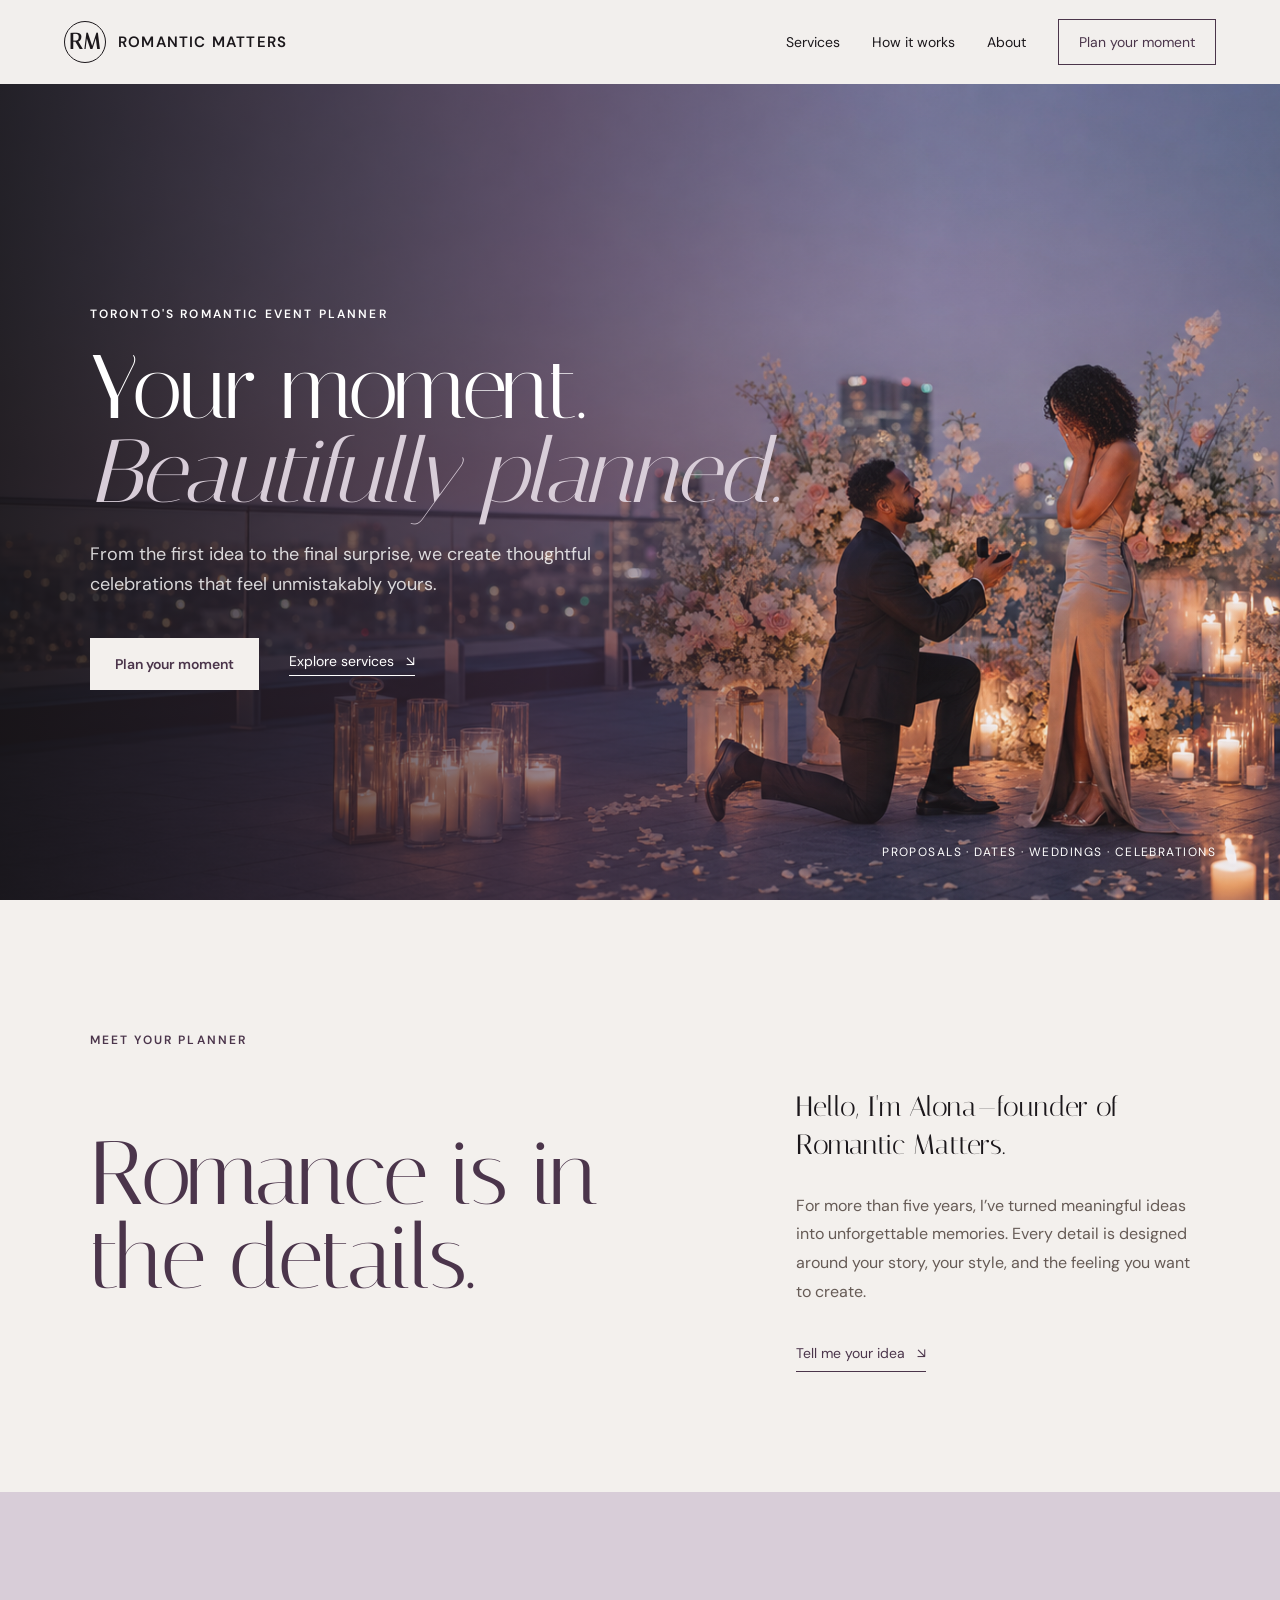
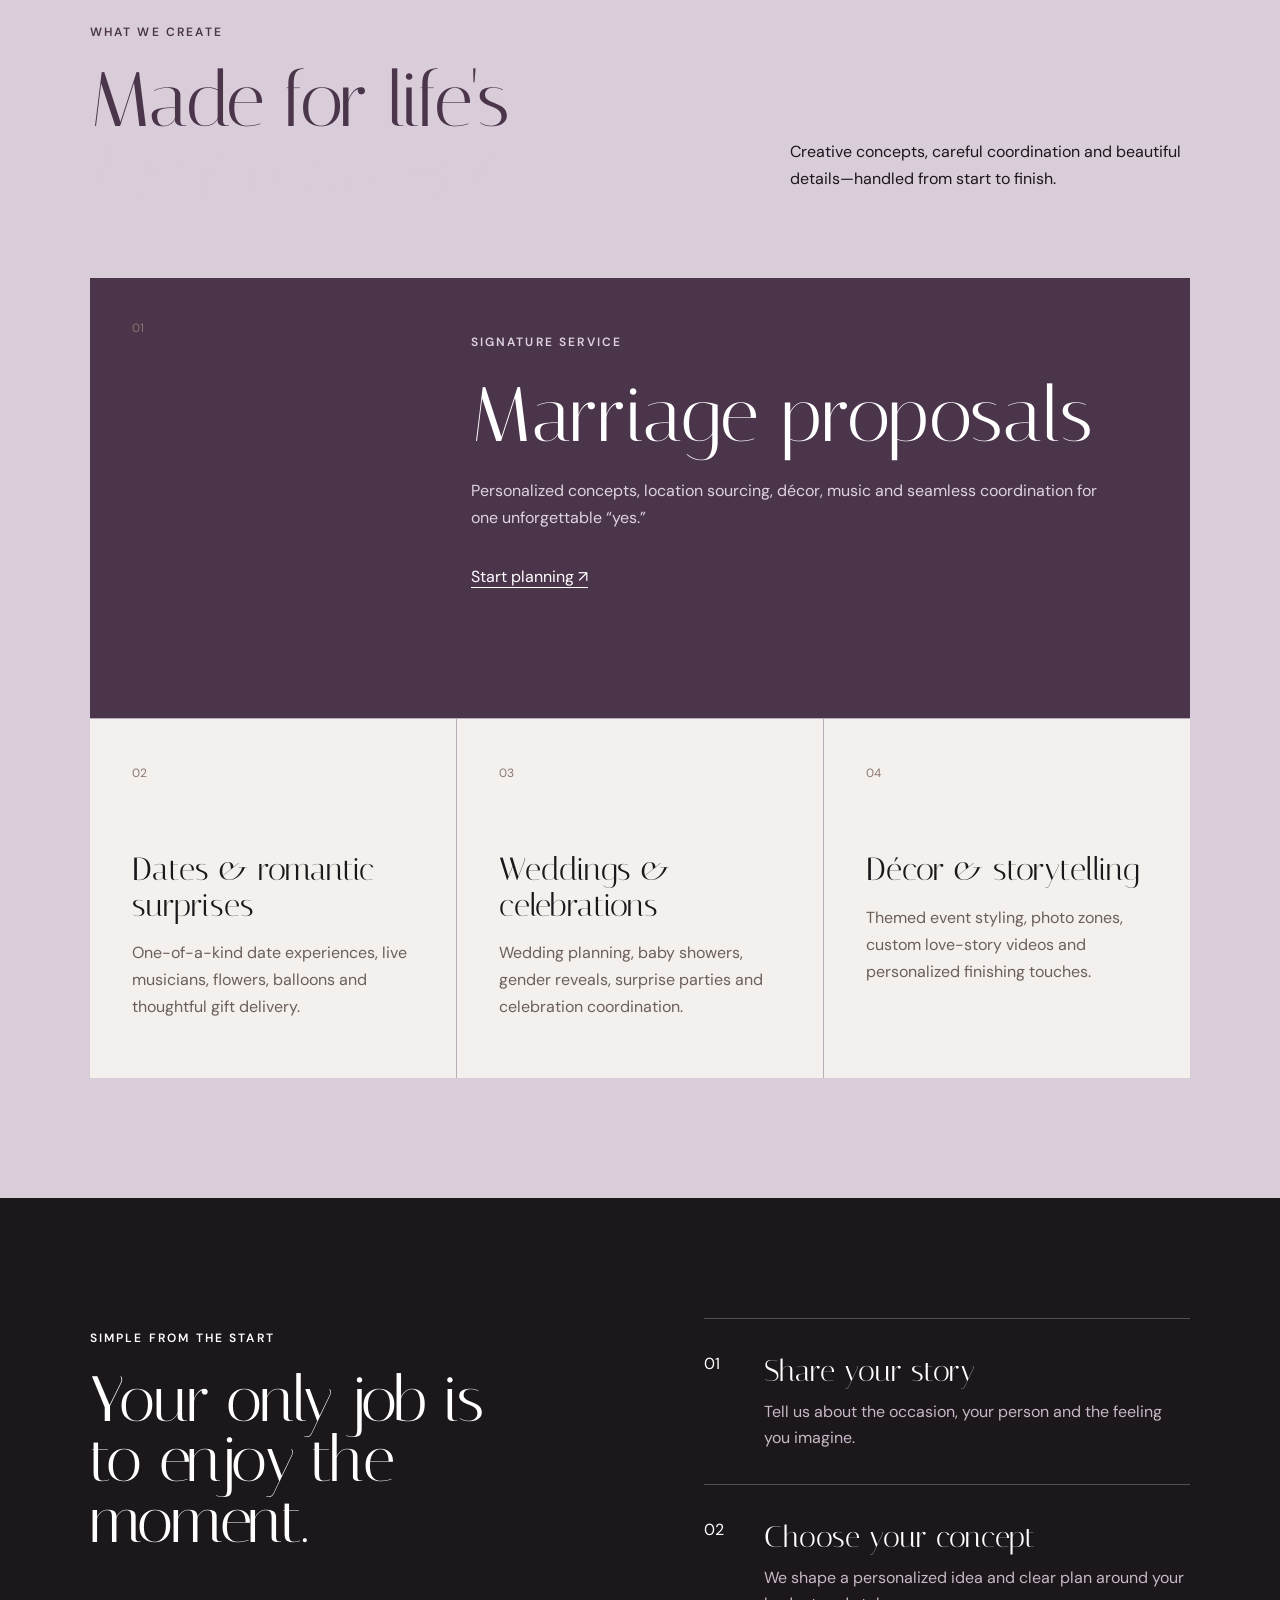
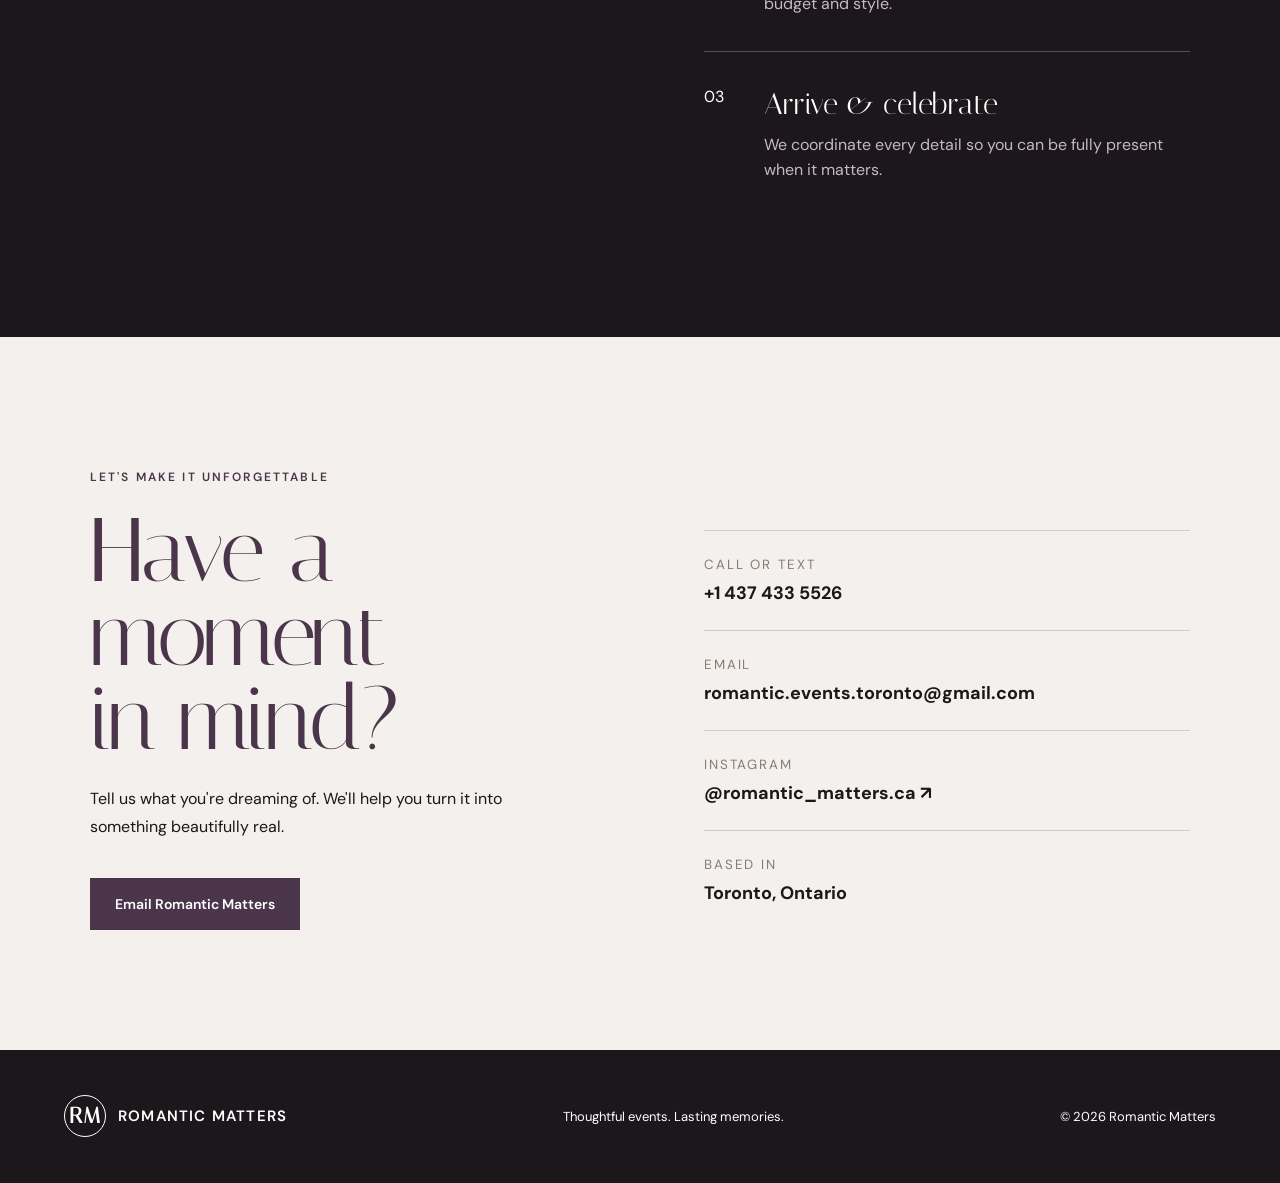
==== index.html @ 9bfc6858 "Create Romantic Matters variant 6" ====
<!doctype html>
<html lang="en">
<head>
  <meta charset="utf-8">
  <meta name="viewport" content="width=device-width, initial-scale=1">
  <meta name="description" content="Romantic Matters creates unforgettable proposals, dates, weddings and celebrations in Toronto.">
  <title>Romantic Matters | Violet Collection</title>
  <link rel="preconnect" href="https://fonts.googleapis.com">
  <link rel="preconnect" href="https://fonts.gstatic.com" crossorigin>
  <link href="https://fonts.googleapis.com/css2?family=DM+Sans:wght@400;500;600&family=Italiana&display=swap" rel="stylesheet">
  <link rel="stylesheet" href="styles.css">
  <script src="script.js" defer></script>
</head>
<body>
  <header class="nav" id="top">
    <a class="brand" href="#top" aria-label="Romantic Matters home"><span>RM</span> Romantic Matters</a>
    <button class="menu" aria-expanded="false" aria-controls="nav-links">Menu</button>
    <nav id="nav-links">
      <a href="#services">Services</a><a href="#process">How it works</a><a href="#about">About</a>
      <a class="nav-cta" href="#contact">Plan your moment</a>
    </nav>
  </header>

  <main>
    <section class="hero">
      <div class="hero-copy reveal">
        <p class="eyebrow">Toronto's romantic event planner</p>
        <h1>Your moment.<br><em>Beautifully planned.</em></h1>
        <p class="lead">From the first idea to the final surprise, we create thoughtful celebrations that feel unmistakably yours.</p>
        <div class="actions"><a class="button light" href="#contact">Plan your moment</a><a class="text-link" href="#services">Explore services <span>↘</span></a></div>
      </div>
      <p class="hero-note">Proposals · Dates · Weddings · Celebrations</p>
    </section>

    <section class="intro section reveal" id="about">
      <p class="eyebrow wine">Meet your planner</p>
      <div class="intro-grid"><h2>Romance is in<br>the details.</h2><div><p class="large">Hello, I'm Alona—founder of Romantic Matters.</p><p>For more than five years, I’ve turned meaningful ideas into unforgettable memories. Every detail is designed around your story, your style, and the feeling you want to create.</p><a class="text-link dark" href="#contact">Tell me your idea <span>↘</span></a></div></div>
    </section>

    <section class="services section" id="services">
      <div class="section-head reveal"><div><p class="eyebrow wine">What we create</p><h2>Made for life's<br><em>best moments.</em></h2></div><p>Creative concepts, careful coordination and beautiful details—handled from start to finish.</p></div>
      <div class="service-grid">
        <article class="featured reveal"><span>01</span><div><p class="eyebrow">Signature service</p><h3>Marriage proposals</h3><p>Personalized concepts, location sourcing, décor, music and seamless coordination for one unforgettable “yes.”</p><a href="#contact">Start planning ↗</a></div></article>
        <article class="card reveal"><span>02</span><h3>Dates & romantic surprises</h3><p>One-of-a-kind date experiences, live musicians, flowers, balloons and thoughtful gift delivery.</p></article>
        <article class="card reveal"><span>03</span><h3>Weddings & celebrations</h3><p>Wedding planning, baby showers, gender reveals, surprise parties and celebration coordination.</p></article>
        <article class="card reveal"><span>04</span><h3>Décor & storytelling</h3><p>Themed event styling, photo zones, custom love-story videos and personalized finishing touches.</p></article>
      </div>
    </section>

    <section class="process section" id="process">
      <div class="process-title reveal"><p class="eyebrow">Simple from the start</p><h2>Your only job is<br>to enjoy the moment.</h2></div>
      <ol><li class="reveal"><span>01</span><div><h3>Share your story</h3><p>Tell us about the occasion, your person and the feeling you imagine.</p></div></li><li class="reveal"><span>02</span><div><h3>Choose your concept</h3><p>We shape a personalized idea and clear plan around your budget and style.</p></div></li><li class="reveal"><span>03</span><div><h3>Arrive & celebrate</h3><p>We coordinate every detail so you can be fully present when it matters.</p></div></li></ol>
    </section>

    <section class="contact section" id="contact">
      <div class="contact-copy reveal"><p class="eyebrow wine">Let's make it unforgettable</p><h2>Have a moment<br>in mind?</h2><p>Tell us what you're dreaming of. We'll help you turn it into something beautifully real.</p><a class="button wine-button" href="mailto:romantic.events.toronto@gmail.com?subject=Let%27s%20plan%20a%20romantic%20event">Email Romantic Matters</a></div>
      <div class="contact-details reveal"><a href="tel:+14374335526"><small>Call or text</small><strong>+1 437 433 5526</strong></a><a href="mailto:romantic.events.toronto@gmail.com"><small>Email</small><strong>romantic.events.toronto@gmail.com</strong></a><a href="https://instagram.com/romantic_matters.ca" target="_blank" rel="noreferrer"><small>Instagram</small><strong>@romantic_matters.ca ↗</strong></a><div><small>Based in</small><strong>Toronto, Ontario</strong></div></div>
    </section>
  </main>
  <footer><a class="brand" href="#top"><span>RM</span> Romantic Matters</a><p>Thoughtful events. Lasting memories.</p><p>© <span id="year"></span> Romantic Matters</p></footer>
</body>
</html>
---- styles.css ----
:root{--wine:#571b2a;--cream:#f6f0e8;--ink:#241d1b;--rose:#d7a9a0;--line:rgba(36,29,27,.16)}*{box-sizing:border-box}html{scroll-behavior:smooth}body{margin:0;background:var(--cream);color:var(--ink);font-family:"DM Sans",sans-serif}a{color:inherit;text-decoration:none}.nav{height:84px;display:flex;align-items:center;justify-content:space-between;padding:0 5vw;background:rgba(246,240,232,.94);position:relative;z-index:10}.brand{font-size:15px;font-weight:600;letter-spacing:.08em;text-transform:uppercase;display:flex;align-items:center;gap:12px}.brand span{font-family:Italiana,serif;font-size:22px;border:1px solid currentColor;border-radius:50%;width:42px;height:42px;display:grid;place-items:center}.nav nav{display:flex;align-items:center;gap:32px;font-size:14px}.nav-cta{border:1px solid var(--wine);padding:13px 20px;color:var(--wine)}.menu{display:none}.hero{min-height:calc(100vh - 84px);background:linear-gradient(90deg,rgba(25,15,19,.8) 0%,rgba(25,15,19,.46) 43%,rgba(25,15,19,.05) 72%),url("assets/proposal-hero.png") center/cover;color:#fff;display:flex;align-items:center;padding:8vw 7vw;position:relative}.hero-copy{max-width:700px}.eyebrow{text-transform:uppercase;letter-spacing:.18em;font-size:12px;font-weight:600}.hero h1,.section h2{font:400 clamp(52px,7vw,104px)/.94 Italiana,serif;letter-spacing:-.02em;margin:24px 0}.hero h1 em,.section h2 em{font-style:italic;color:#ead0cb}.lead{font-size:18px;line-height:1.7;max-width:560px;color:rgba(255,255,255,.82)}.actions{display:flex;align-items:center;gap:30px;margin-top:38px}.button{display:inline-block;padding:17px 25px;font-weight:600;font-size:14px}.light{background:#fff;color:var(--wine)}.text-link{font-size:14px;border-bottom:1px solid currentColor;padding-bottom:5px}.text-link span{margin-left:8px}.hero-note{position:absolute;right:5vw;bottom:28px;font-size:12px;letter-spacing:.12em;text-transform:uppercase}.section{padding:120px 7vw}.wine{color:var(--wine)}.intro-grid{display:grid;grid-template-columns:1.2fr .8fr;gap:9vw;align-items:center}.intro h2{color:var(--wine)}.intro-grid>div{max-width:500px;line-height:1.8;color:#665b56}.intro .large{font:28px/1.35 Italiana,serif;color:var(--ink)}.dark{display:inline-block;color:var(--wine);margin-top:18px}.services{background:#eee3d9}.section-head{display:flex;justify-content:space-between;align-items:flex-end;margin-bottom:70px}.section-head h2{font-size:clamp(48px,6vw,82px);color:var(--wine);margin-bottom:0}.section-head>p{max-width:400px;line-height:1.7}.service-grid{display:grid;grid-template-columns:repeat(3,1fr);gap:1px;background:var(--line)}.service-grid article{background:var(--cream);padding:42px;min-height:310px}.service-grid span{font-size:12px;color:#8a7670}.service-grid h3{font:32px/1.1 Italiana,serif;margin:70px 0 16px}.service-grid p{line-height:1.7;color:#6c5f5a}.featured{grid-column:span 3;color:#fff!important;background:var(--wine)!important;min-height:440px!important;display:grid;grid-template-columns:1fr 2fr}.featured div{max-width:650px}.featured h3{font-size:clamp(50px,6vw,80px);margin:20px 0}.featured p{color:#eadfdc}.featured a{display:inline-block;margin-top:18px;border-bottom:1px solid}.process{background:var(--wine);color:#fff;display:grid;grid-template-columns:1fr 1fr;gap:10vw}.process h2{font-size:clamp(48px,5vw,72px)}.process ol{list-style:none;margin:0;padding:0}.process li{display:grid;grid-template-columns:60px 1fr;border-top:1px solid rgba(255,255,255,.24);padding:34px 0}.process li h3{font:30px Italiana,serif;margin:0 0 10px}.process li p{margin:0;color:#d8c5c3;line-height:1.6}.contact{display:grid;grid-template-columns:1fr 1fr;gap:10vw}.contact h2{color:var(--wine)}.contact-copy>p:not(.eyebrow){max-width:500px;line-height:1.7}.wine-button{background:var(--wine);color:#fff;margin-top:22px}.contact-details{align-self:end}.contact-details>a,.contact-details>div{display:block;padding:25px 0;border-top:1px solid var(--line)}.contact-details small{display:block;text-transform:uppercase;letter-spacing:.14em;color:#887b75;margin-bottom:8px}.contact-details strong{font-size:18px;overflow-wrap:anywhere}footer{background:#1e1717;color:#fff;padding:45px 5vw;display:flex;justify-content:space-between;align-items:center;font-size:13px}.reveal{opacity:0;transform:translateY(18px);transition:.7s ease}.reveal.visible{opacity:1;transform:none}@media(max-width:800px){.nav{height:72px}.menu{display:block;border:0;background:none;font:inherit}.nav nav{display:none;position:absolute;top:72px;left:0;right:0;background:var(--cream);padding:28px 5vw;flex-direction:column;align-items:flex-start}.nav nav.open{display:flex}.hero{min-height:calc(100svh - 72px);background-position:62% center;padding:100px 7vw}.hero h1{font-size:56px}.hero-note{display:none}.section{padding:80px 7vw}.intro-grid,.process,.contact{grid-template-columns:1fr}.section-head{display:block}.section-head>p{margin-top:28px}.service-grid{grid-template-columns:1fr}.featured{grid-column:auto;display:block}.service-grid article{min-height:auto}.service-grid h3{margin-top:50px}.process{gap:50px}.contact{gap:50px}footer{align-items:flex-start;gap:30px;flex-direction:column}.actions{align-items:flex-start;flex-direction:column;gap:20px}}
@media(prefers-reduced-motion:reduce){html{scroll-behavior:auto}.reveal{opacity:1;transform:none;transition:none}}

/* Variant 1 structure + Variant 3 palette */
:root{--wine:#4b354b;--cream:#f3f0ed;--ink:#1b171b;--rose:#c8b8c7;--line:rgba(27,23,27,.16)}
.nav{background:rgba(243,240,237,.94)}
.hero{background:linear-gradient(90deg,rgba(27,23,27,.88) 0%,rgba(75,53,75,.58) 43%,rgba(155,132,158,.12) 72%),url("assets/proposal-hero.png") center/cover}
.hero h1 em,.section h2 em{color:#d8cdd8}
.light{background:#f3f0ed;color:#4b354b}
.services{background:#d8cdd8}
.featured{background:#4b354b!important}
.featured p{color:#ded4de}
.service-grid article{background:#f3f0ed}
.process{background:#1b171b}
.process li p{color:#c8b8c7}
.wine-button{background:#4b354b}
footer{background:#1b171b}
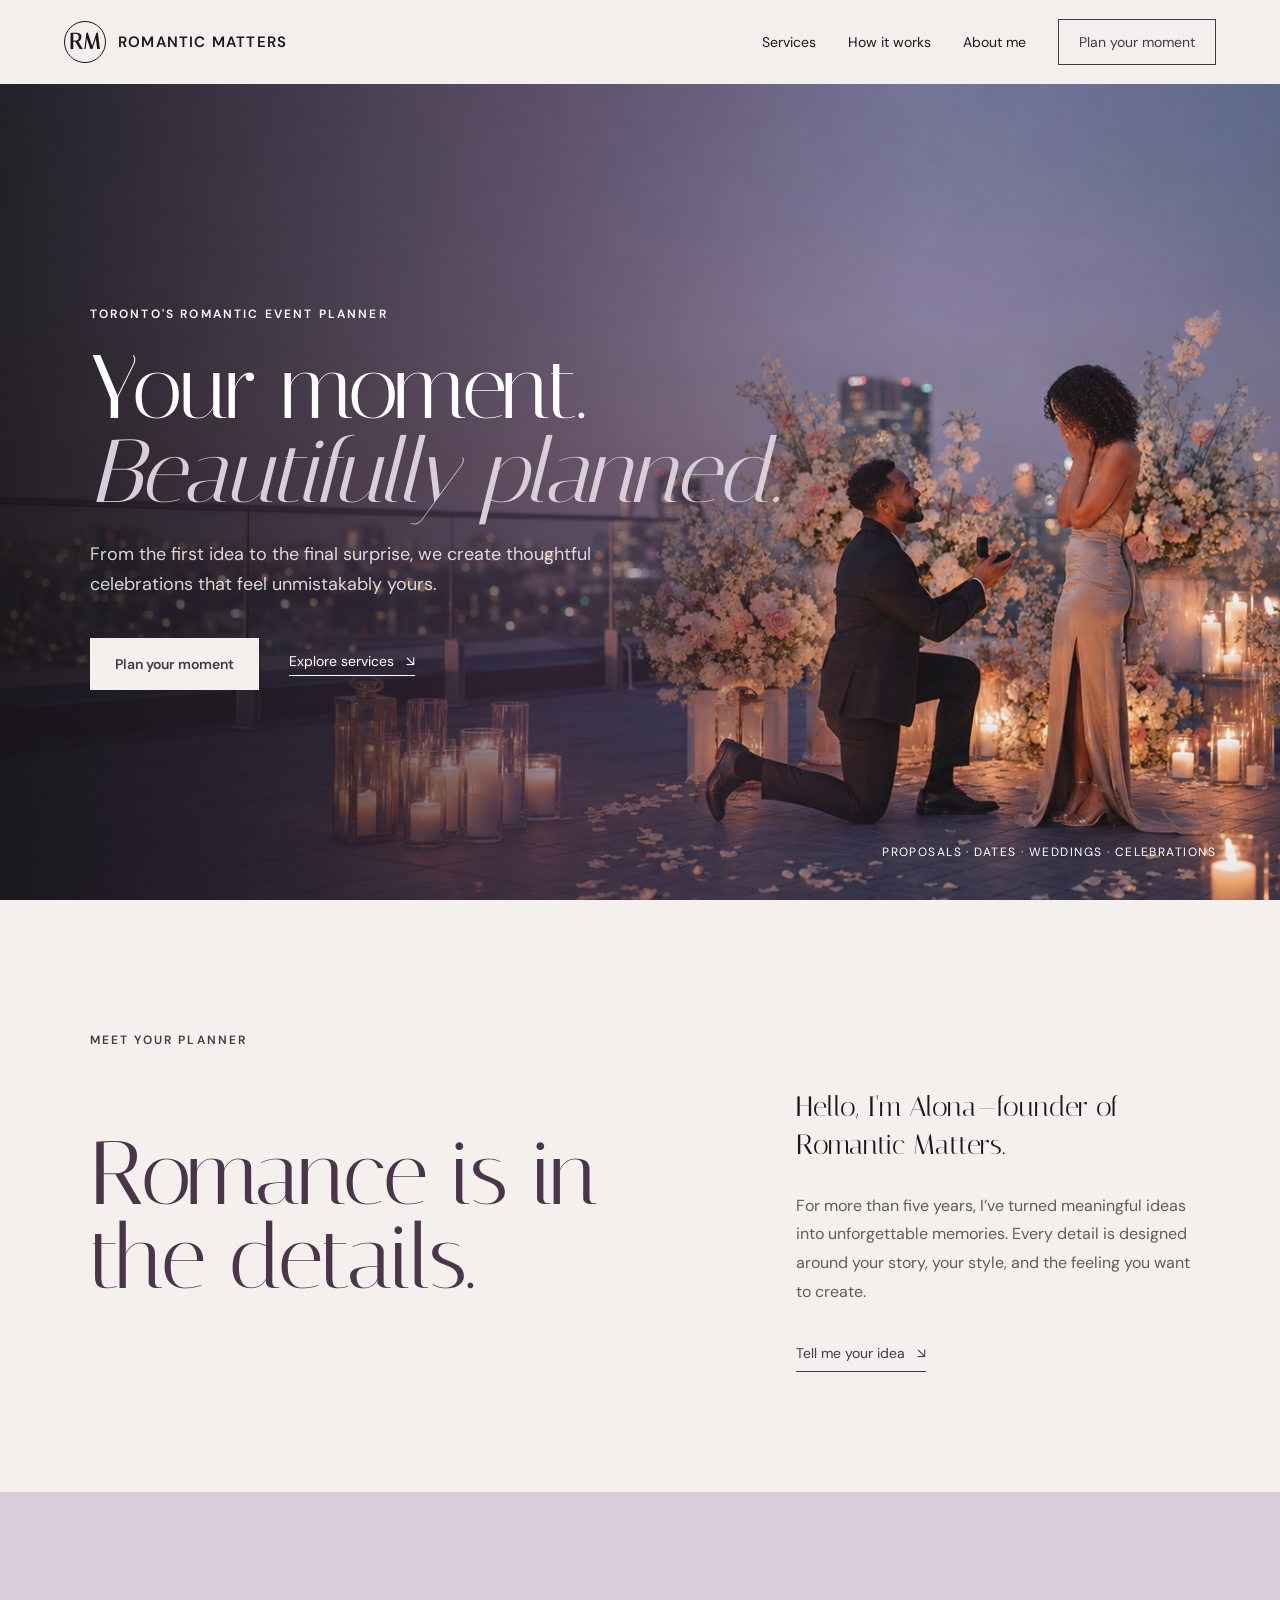
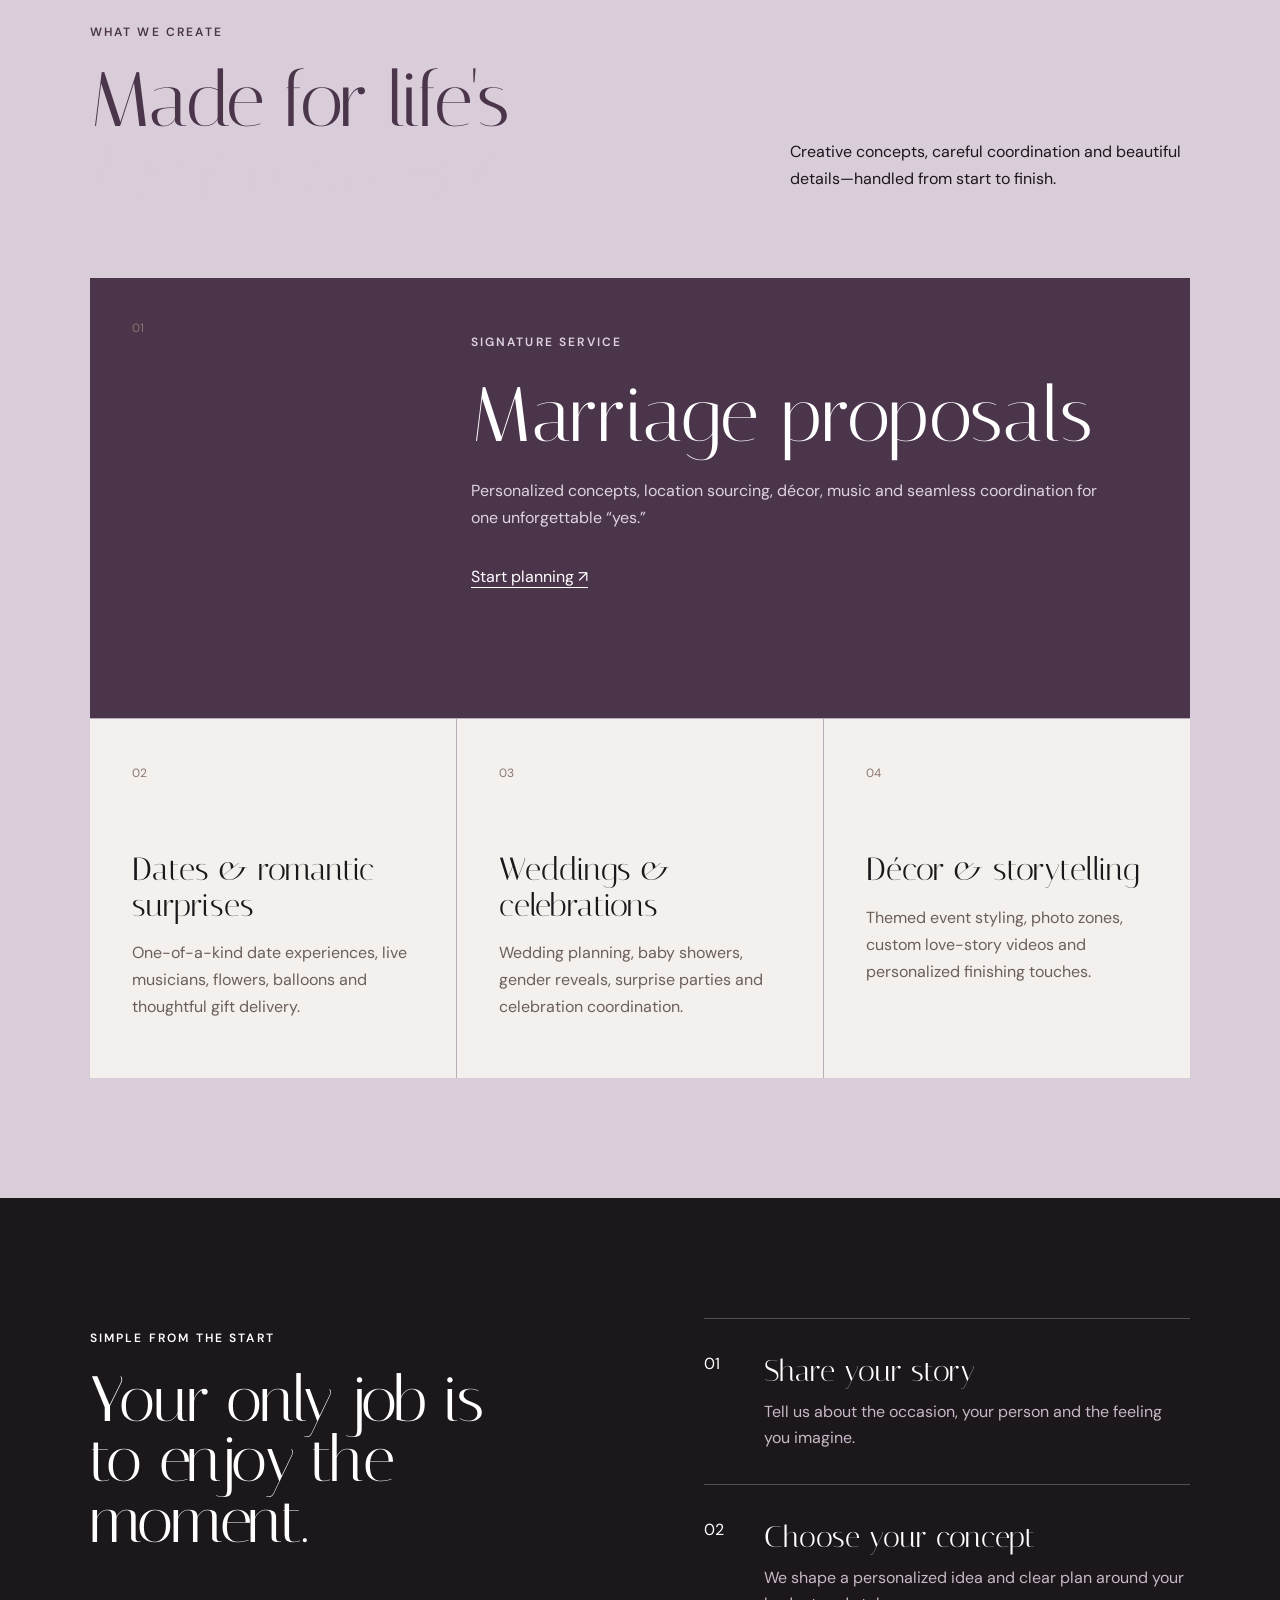
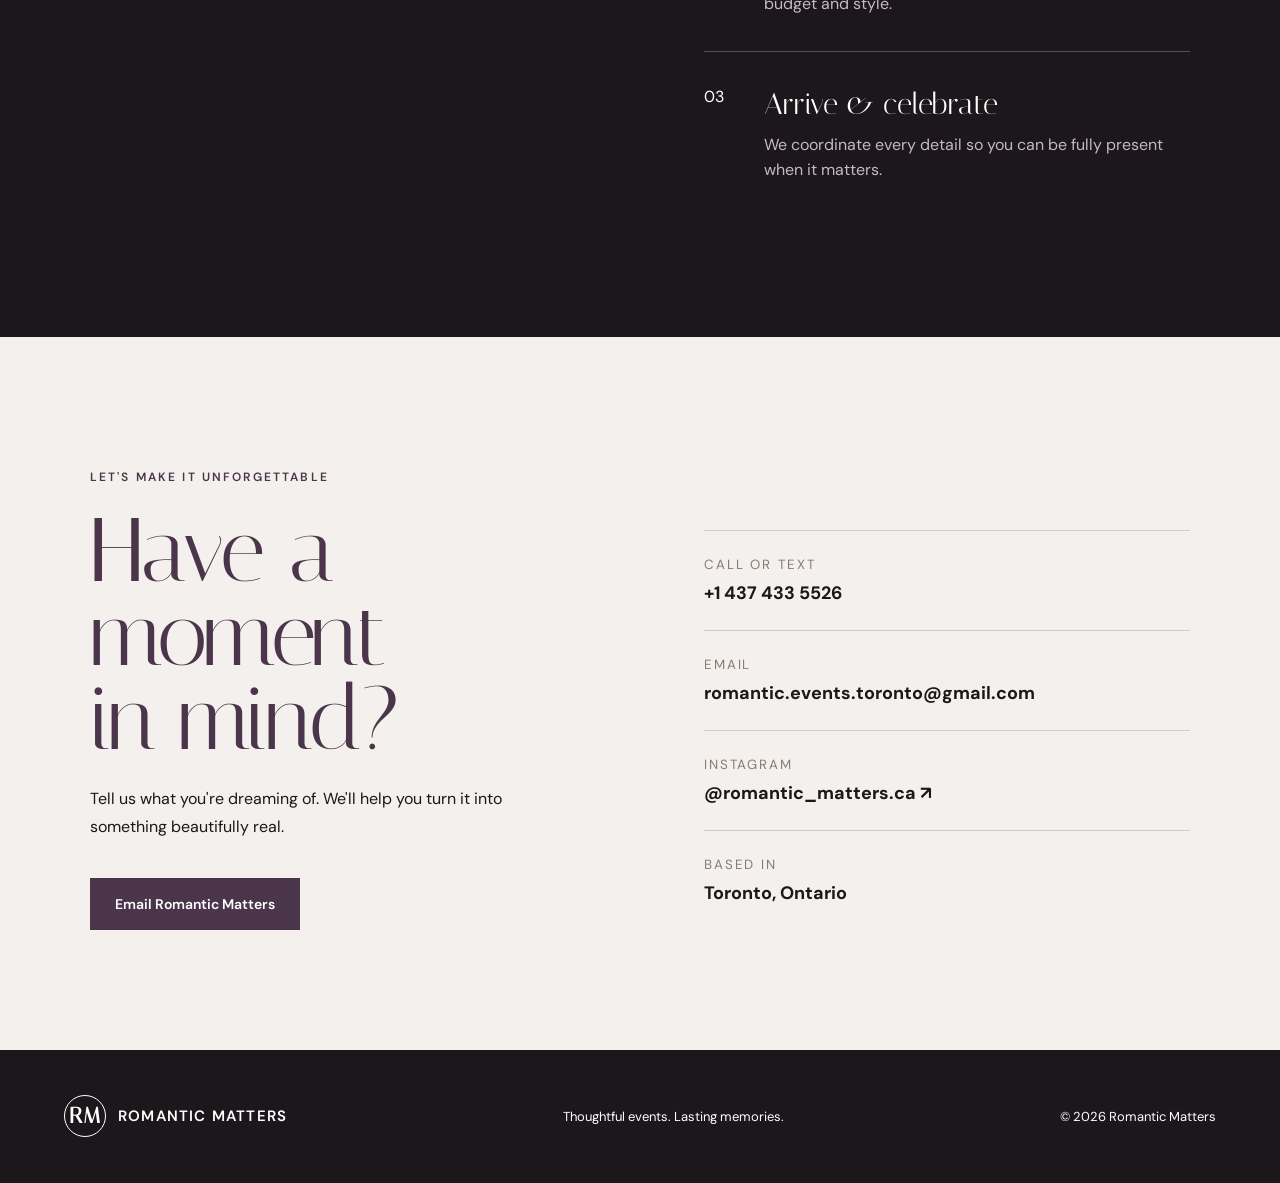
==== commit 3b59eb4c: "Add About Me and Services pages" ====
--- a/index.html
+++ b/index.html
@@ -16,7 +16,7 @@
     <a class="brand" href="#top" aria-label="Romantic Matters home"><span>RM</span> Romantic Matters</a>
     <button class="menu" aria-expanded="false" aria-controls="nav-links">Menu</button>
     <nav id="nav-links">
-      <a href="#services">Services</a><a href="#process">How it works</a><a href="#about">About</a>
+      <a href="services.html">Services</a><a href="#process">How it works</a><a href="about.html">About me</a>
       <a class="nav-cta" href="#contact">Plan your moment</a>
     </nav>
   </header>
--- a/styles.css
+++ b/styles.css
@@ -15,3 +15,30 @@
 .process li p{color:#c8b8c7}
 .wine-button{background:#4b354b}
 footer{background:#1b171b}
+
+@media(max-width:800px){
+  .hero{background-position:80% center}
+}
+
+/* Standalone About and Services pages */
+.nav a[aria-current="page"]{color:var(--wine);border-bottom:1px solid;padding-bottom:4px}
+.page-hero{min-height:570px;display:flex;align-items:end;padding:90px 7vw;background:linear-gradient(125deg,#1b171b 0%,#4b354b 58%,#9b849e 100%);color:#fff;position:relative;overflow:hidden}
+.page-hero::after{content:"";position:absolute;width:520px;height:520px;border:1px solid rgba(255,255,255,.18);border-radius:50%;right:-80px;top:-180px;box-shadow:0 0 0 85px rgba(255,255,255,.035),0 0 0 170px rgba(255,255,255,.025)}
+.page-hero>div{position:relative;z-index:1;max-width:920px}
+.page-hero h1{font:clamp(60px,8vw,110px)/.9 Italiana,serif;margin:24px 0}
+.page-hero h1 em{color:#d8cdd8;font-weight:400}
+.page-hero p:last-child{max-width:620px;font-size:18px;line-height:1.7;color:#e2dbe2}
+.about-story{display:grid;grid-template-columns:1fr 1fr;gap:10vw}
+.founder-photo{margin:0;background:#1b171b;position:relative;height:min(72vw,780px);overflow:hidden}
+.founder-photo img{width:100%;height:100%;object-fit:cover;object-position:center 38%;filter:saturate(.85)}
+.founder-photo::after{content:"";position:absolute;inset:0;background:linear-gradient(90deg,rgba(75,53,75,.18),transparent 55%,rgba(155,132,158,.15));pointer-events:none}
+.founder-photo p{position:absolute;z-index:1;left:5vw;bottom:35px;margin:0;color:#fff;font-size:10px;letter-spacing:.2em;text-transform:uppercase}
+.about-story h2,.service-detail h2{font:clamp(48px,6vw,78px)/1 Italiana,serif;color:var(--wine);margin:25px 0}
+.story-copy{line-height:1.85;color:#635a61}
+.story-copy .large,.detail-grid .large{font:28px/1.4 Italiana,serif;color:var(--ink)}
+.signature-line{margin-top:35px;color:var(--wine)}.signature-line em{font:36px Italiana,serif}
+.values{display:grid;grid-template-columns:repeat(3,1fr);background:#d8cdd8;padding:1px;gap:1px}
+.values article{background:var(--cream);padding:60px 7vw 70px}.values span,.number{font-size:11px;color:#9b849e}.values h3{font:32px Italiana,serif;color:var(--wine);margin-top:60px}.values p{line-height:1.7;color:#655b63}
+.page-cta{padding:120px 7vw;text-align:center;background:#1b171b;color:#fff}.page-cta h2{font:clamp(48px,6vw,76px)/1 Italiana,serif;margin:25px auto 40px}.page-cta .light{color:var(--wine)}
+.detail-grid{display:grid;grid-template-columns:1fr 1fr;gap:10vw}.detail-grid>div:last-child{line-height:1.8}.detail-grid ul{padding-left:20px;margin:28px 0}.detail-grid li{margin:10px 0}.service-catalog{background:#d8cdd8;padding:0 7vw}.service-catalog article{display:grid;grid-template-columns:80px 1fr;gap:30px;padding:55px 0;border-top:1px solid rgba(75,53,75,.25)}.service-catalog article>span{font-size:11px;color:var(--wine)}.service-catalog h2{font:clamp(35px,4vw,55px) Italiana,serif;margin:0 0 15px;color:var(--wine)}.service-catalog p{max-width:700px;line-height:1.75;color:#5f535d}
+@media(max-width:800px){.page-hero{min-height:480px;padding:70px 7vw}.page-hero h1{font-size:56px}.founder-photo{height:540px}.founder-photo img{object-position:52% center}.about-story,.detail-grid,.values{grid-template-columns:1fr}.values article{padding:55px 8vw}.service-catalog article{grid-template-columns:40px 1fr}.page-cta{padding:85px 7vw}}
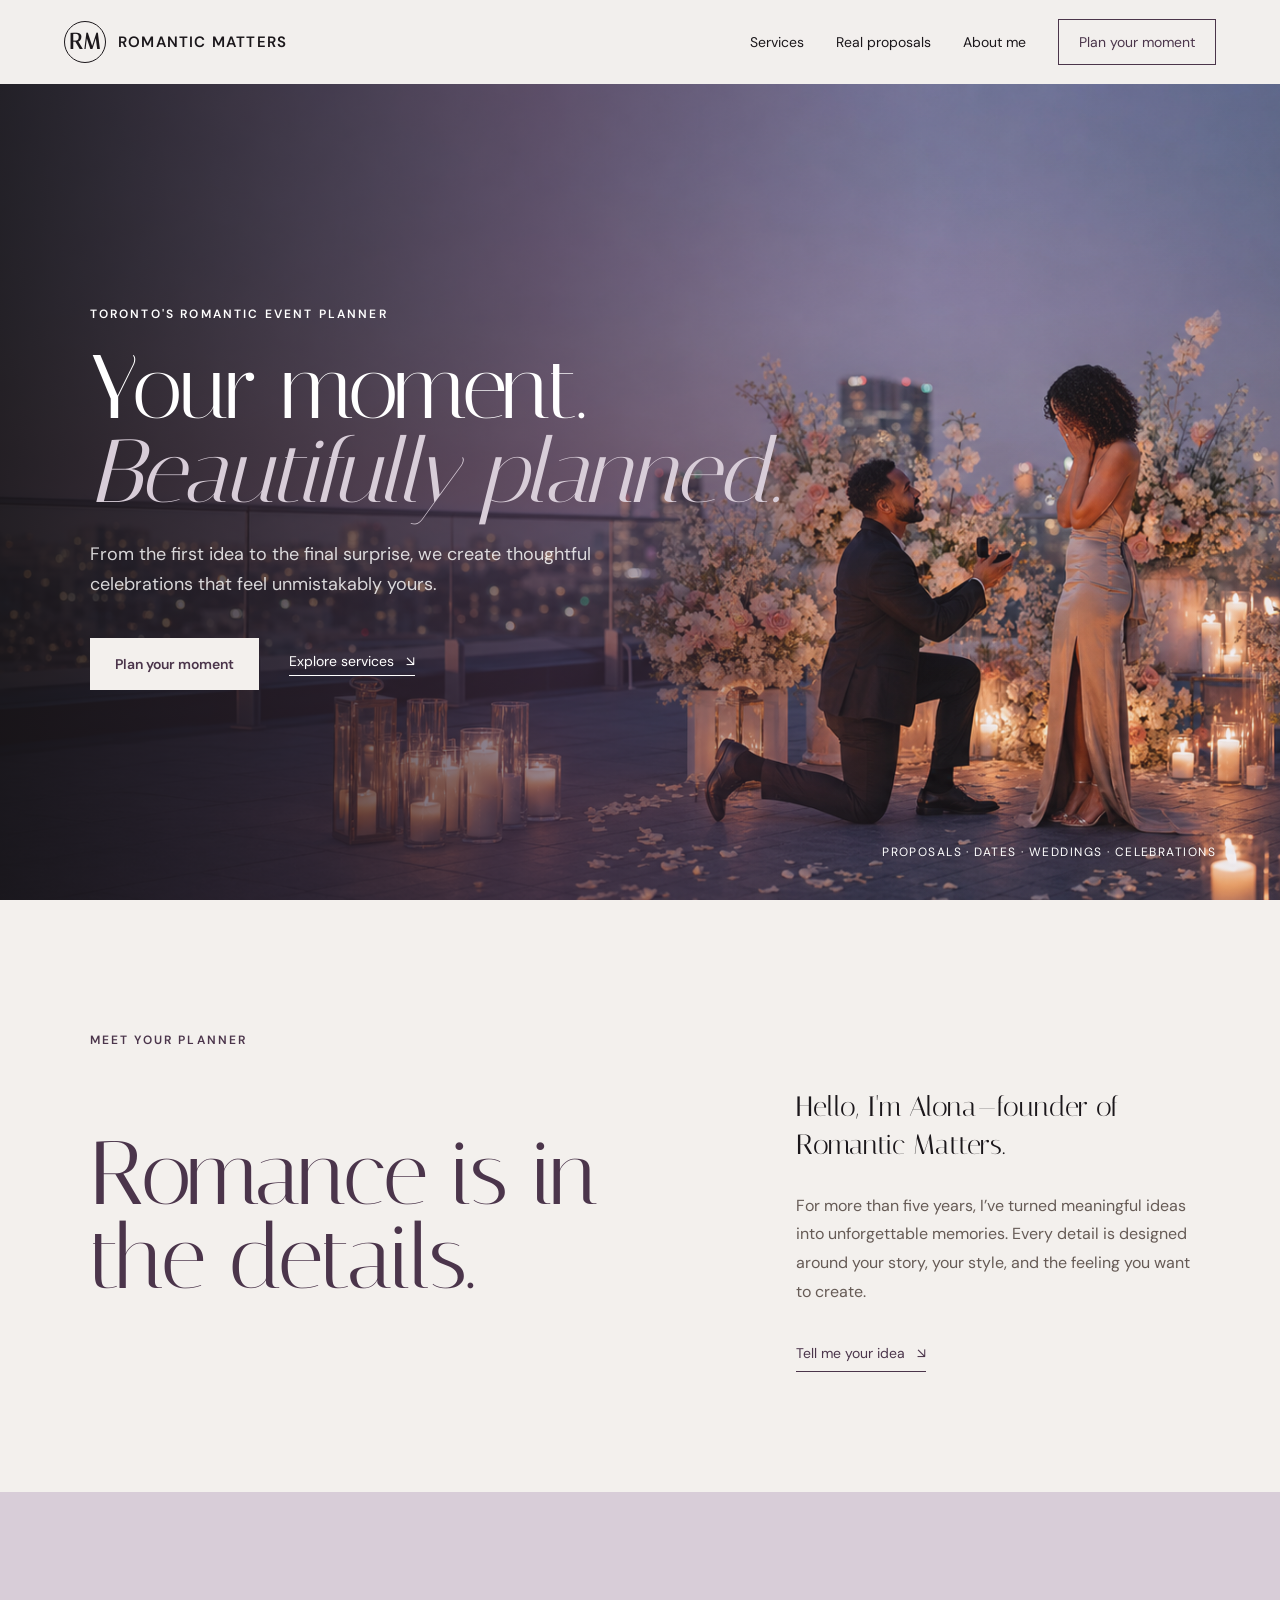
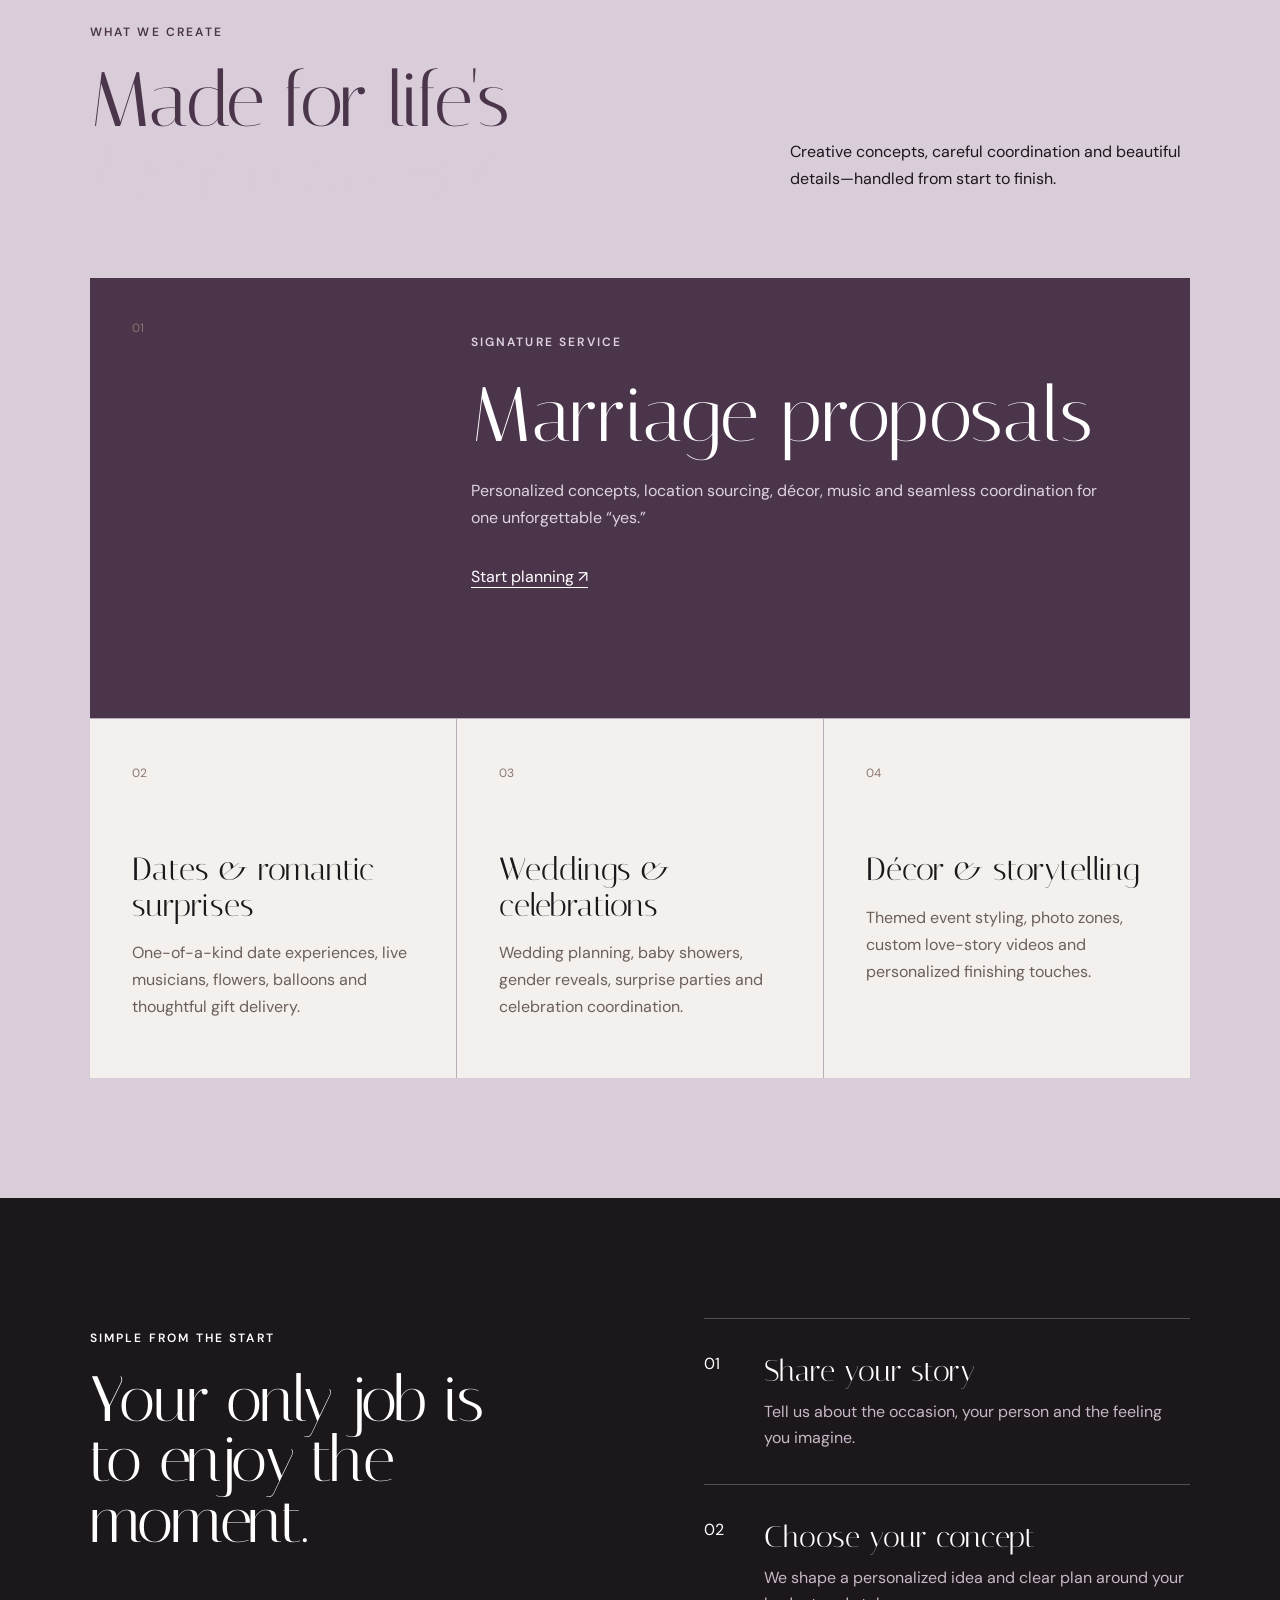
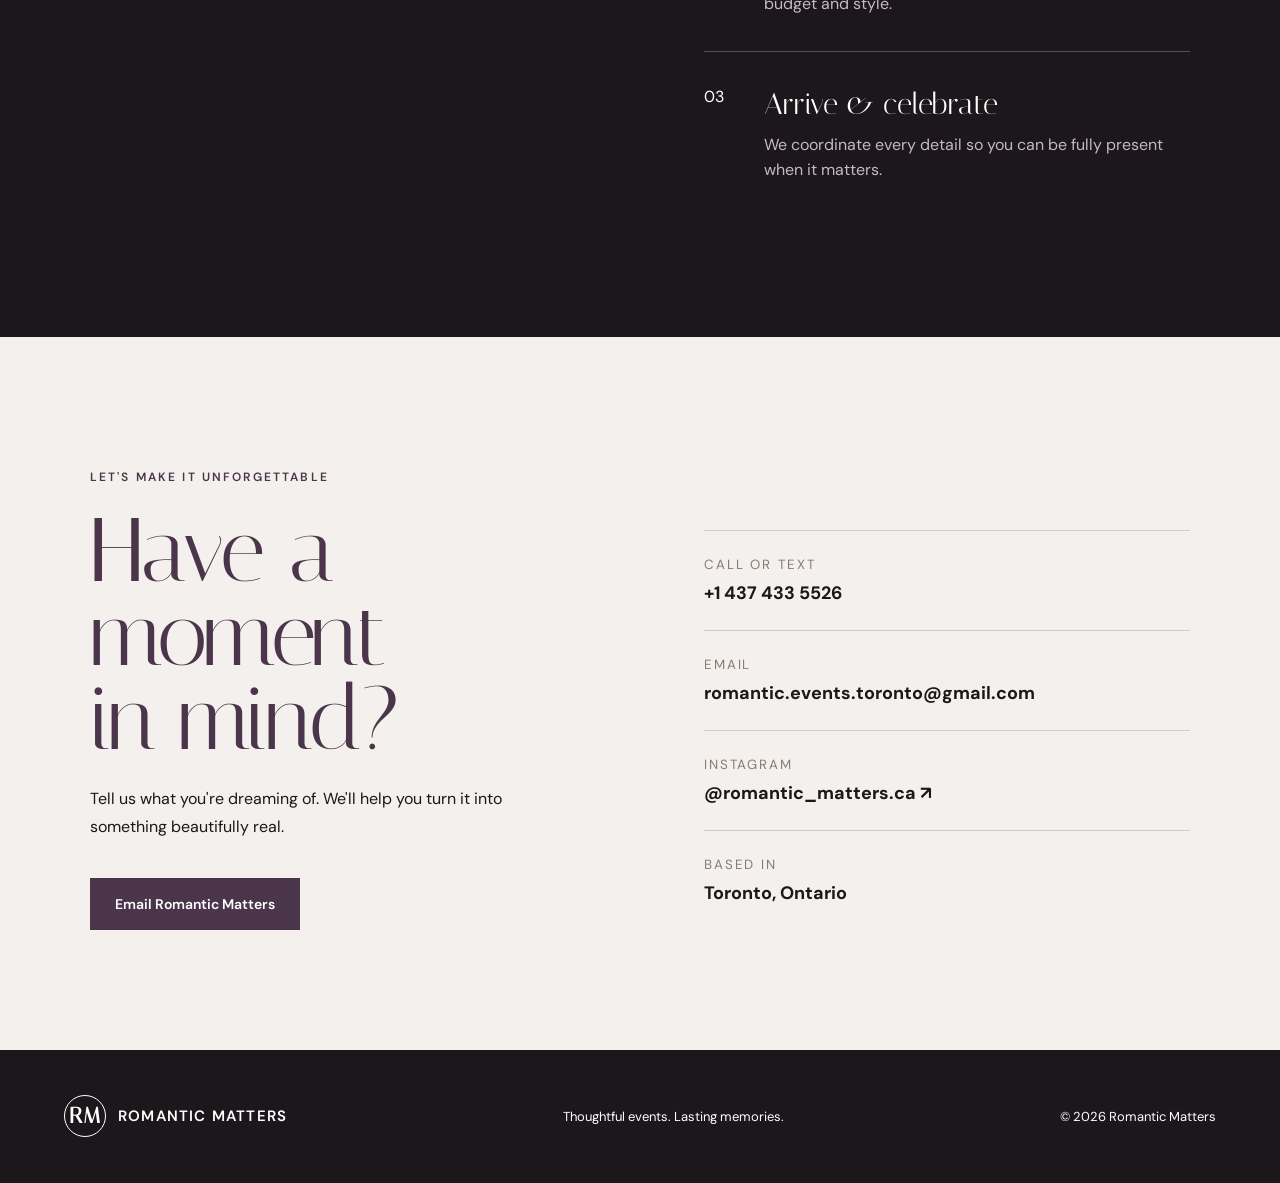
==== commit 169f57a4: "Add Real Proposals video gallery" ====
--- a/index.html
+++ b/index.html
@@ -16,7 +16,7 @@
     <a class="brand" href="#top" aria-label="Romantic Matters home"><span>RM</span> Romantic Matters</a>
     <button class="menu" aria-expanded="false" aria-controls="nav-links">Menu</button>
     <nav id="nav-links">
-      <a href="services.html">Services</a><a href="#process">How it works</a><a href="about.html">About me</a>
+      <a href="services.html">Services</a><a href="proposals.html">Real proposals</a><a href="about.html">About me</a>
       <a class="nav-cta" href="#contact">Plan your moment</a>
     </nav>
   </header>
--- a/styles.css
+++ b/styles.css
@@ -41,4 +41,7 @@
 .values article{background:var(--cream);padding:60px 7vw 70px}.values span,.number{font-size:11px;color:#9b849e}.values h3{font:32px Italiana,serif;color:var(--wine);margin-top:60px}.values p{line-height:1.7;color:#655b63}
 .page-cta{padding:120px 7vw;text-align:center;background:#1b171b;color:#fff}.page-cta h2{font:clamp(48px,6vw,76px)/1 Italiana,serif;margin:25px auto 40px}.page-cta .light{color:var(--wine)}
 .detail-grid{display:grid;grid-template-columns:1fr 1fr;gap:10vw}.detail-grid>div:last-child{line-height:1.8}.detail-grid ul{padding-left:20px;margin:28px 0}.detail-grid li{margin:10px 0}.service-catalog{background:#d8cdd8;padding:0 7vw}.service-catalog article{display:grid;grid-template-columns:80px 1fr;gap:30px;padding:55px 0;border-top:1px solid rgba(75,53,75,.25)}.service-catalog article>span{font-size:11px;color:var(--wine)}.service-catalog h2{font:clamp(35px,4vw,55px) Italiana,serif;margin:0 0 15px;color:var(--wine)}.service-catalog p{max-width:700px;line-height:1.75;color:#5f535d}
-@media(max-width:800px){.page-hero{min-height:480px;padding:70px 7vw}.page-hero h1{font-size:56px}.founder-photo{height:540px}.founder-photo img{object-position:52% center}.about-story,.detail-grid,.values{grid-template-columns:1fr}.values article{padding:55px 8vw}.service-catalog article{grid-template-columns:40px 1fr}.page-cta{padding:85px 7vw}}
+@media(max-width:800px){.page-hero{min-height:480px;padding:70px 7vw}.page-hero h1{font-size:56px}.founder-photo{height:auto;padding-bottom:48px}.founder-photo img{display:block;height:auto;object-fit:contain;object-position:center}.founder-photo::after{display:none}.founder-photo p{left:7vw;bottom:16px}.about-story,.detail-grid,.values{grid-template-columns:1fr}.values article{padding:55px 8vw}.service-catalog article{grid-template-columns:40px 1fr}.page-cta{padding:85px 7vw}}
+
+.video-gallery{display:grid;gap:100px}.video-gallery article{display:grid;grid-template-columns:1.35fr .65fr;gap:6vw;align-items:center}.video-gallery article:nth-child(even){grid-template-columns:.65fr 1.35fr}.video-gallery article:nth-child(even) .video-frame{grid-column:2}.video-gallery article:nth-child(even) .video-copy{grid-column:1;grid-row:1}.video-frame{position:relative;aspect-ratio:16/9;background:#1b171b;box-shadow:0 28px 60px rgba(75,53,75,.18)}.video-frame iframe{position:absolute;inset:0;width:100%;height:100%;border:0}.video-copy span{font-size:10px;letter-spacing:.2em;text-transform:uppercase;color:#9b849e}.video-copy h2{font:clamp(36px,4vw,55px)/1.05 Italiana,serif;color:var(--wine);margin:20px 0}.video-copy p{line-height:1.75;color:#665c64}.video-note{padding:55px 8vw;background:#d8cdd8;text-align:center}.video-note p{max-width:800px;margin:auto;line-height:1.8;color:#564951}
+@media(max-width:800px){.video-gallery{gap:70px}.video-gallery article,.video-gallery article:nth-child(even){grid-template-columns:1fr;gap:30px}.video-gallery article:nth-child(even) .video-frame,.video-gallery article:nth-child(even) .video-copy{grid-column:1;grid-row:auto}}
